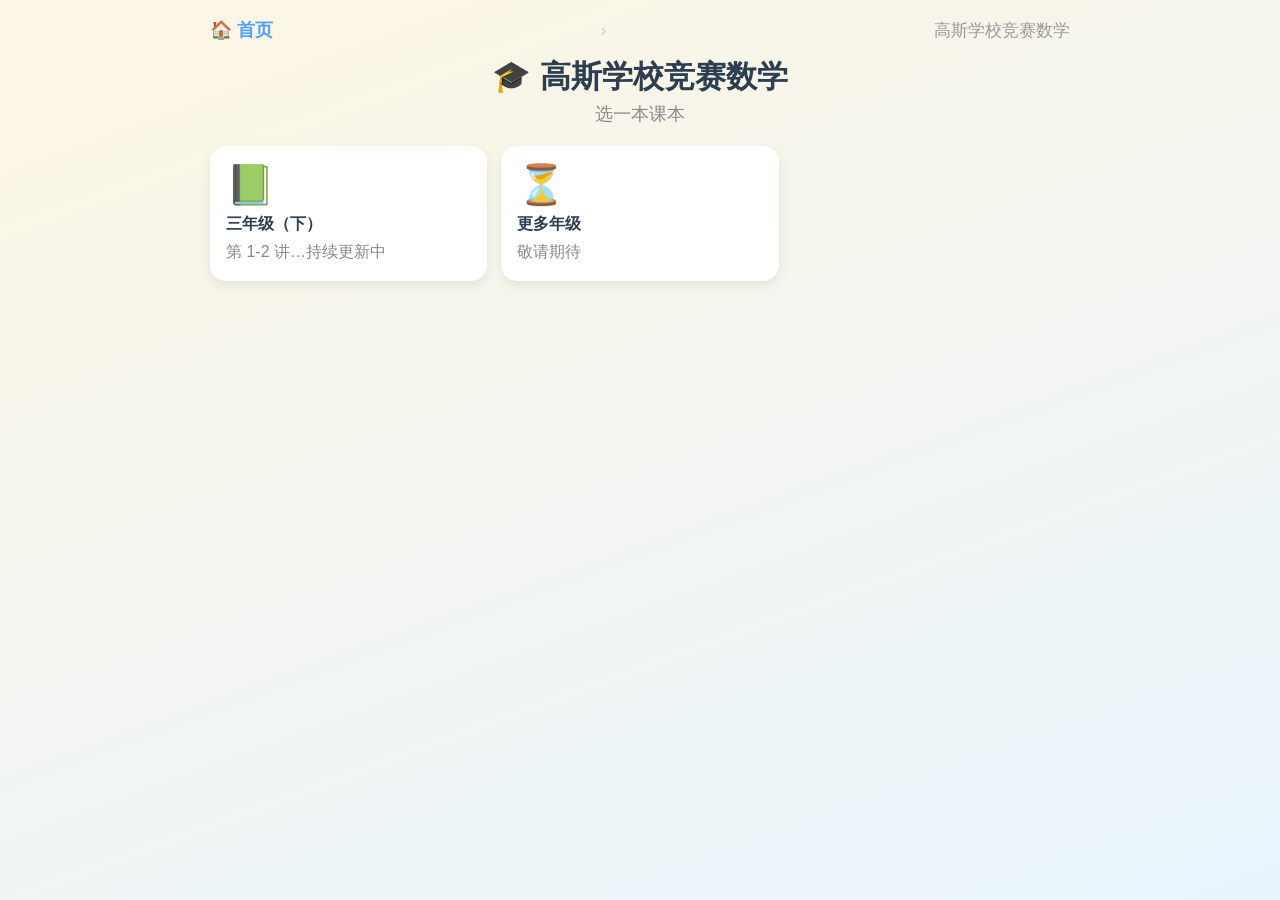
==== gaosi/index.html @ abada37a "Update" ====
<!DOCTYPE html>
<html lang="zh-CN">
<head>
<meta charset="UTF-8">
<meta name="viewport" content="width=device-width, initial-scale=1.0">
<title>高斯学校竞赛数学</title>
<link rel="stylesheet" href="../assets/style.css">
<link rel="manifest" href="../manifest.json">
<meta name="theme-color" content="#4da3ff">
<link rel="apple-touch-icon" href="../assets/icons/touch.png">
<meta name="apple-mobile-web-app-capable" content="yes">
<meta name="apple-mobile-web-app-status-bar-style" content="default">
</head>
<body>
<nav class="topnav"><a href="../index.html">🏠 首页</a><span class="sep">›</span><span class="lesson">高斯学校竞赛数学</span></nav>
<h1>🎓 高斯学校竞赛数学</h1>
<div class="subtitle">选一本课本</div>
<div class="grid">
<a class="tile" href="3b/index.html"><div class="em">📗</div><div class="t">三年级（下）</div><div class="d">第 1-2 讲…持续更新中</div></a><a class="tile" href="#"><div class="em">⏳</div><div class="t">更多年级</div><div class="d">敬请期待</div></a>
</div>
<script>
if ('serviceWorker' in navigator) {
  var __hadCtrl = !!navigator.serviceWorker.controller, __refreshing = false;
  navigator.serviceWorker.register('../sw.js');
  navigator.serviceWorker.addEventListener('controllerchange', function(){
    if (!__hadCtrl || __refreshing) return;
    __refreshing = true; location.reload();
  });
  var __reg = null;
  navigator.serviceWorker.ready.then(function(r){ __reg = r; });
  setInterval(function(){ if (__reg) __reg.update(); }, 30 * 60 * 1000);
  document.addEventListener('visibilitychange', function(){
    if (!document.hidden && __reg) __reg.update();
  });
}
</script>
</body>
</html>
---- assets/style.css ----
*{box-sizing:border-box;margin:0;padding:0}
body{font-family:"PingFang SC","Microsoft YaHei",sans-serif;background:linear-gradient(160deg,#fdf6e3,#e8f4fd);min-height:100vh;display:flex;flex-direction:column;align-items:center;padding:18px 14px 50px;color:#2c3e50}
.topnav{width:100%;max-width:860px;display:flex;justify-content:space-between;align-items:center;margin-bottom:10px;font-size:18px}
.topnav a{color:#4da3ff;text-decoration:none;font-weight:bold}
.topnav .lesson{color:#999;font-size:17px}
h1{font-size:31px;margin:4px 0 4px;text-align:center}
.subtitle{text-align:center;color:#888;font-size:18px;margin-bottom:6px}
.card{background:#fff;border-radius:20px;padding:20px;box-shadow:0 6px 20px rgba(0,0,0,.08);margin-top:14px;max-width:860px;width:100%}
.problem{font-size:20px;color:#555;line-height:1.9;text-align:center}
.problem b{color:#e67e22}
.stepbadge{font-size:17px;color:#999;text-align:center;margin-bottom:6px}
.groups{display:flex;justify-content:center;gap:8px;margin-bottom:10px;flex-wrap:wrap}
.gchip{font-size:17px;font-weight:bold;padding:6px 16px;border-radius:999px}
.gchip.ga{background:#ffe9d6;color:#d35400}.gchip.gb{background:#f0e3fb;color:#8e44ad}
.bars{max-width:620px;margin:0 auto}
.barrow{margin-bottom:12px}
.barname{font-size:17px;font-weight:bold;color:#555;margin-bottom:3px}
.bar{display:flex;height:50px;border-radius:10px;overflow:hidden}
.seg{height:100%;display:flex;align-items:center;justify-content:center;color:#fff;font-weight:bold;font-size:17px;white-space:nowrap;overflow:hidden;transition:width .6s ease,opacity .6s ease}
.c-blue{background:#4da3ff}.c-green{background:#47c26b}.c-orange{background:#ffb84d}
.c-purple{background:#b07ce8}.c-pink{background:#f06292}.c-teal{background:#26b8a5}
.c-dash{background:repeating-linear-gradient(45deg,#b07ce8,#b07ce8 6px,#d8bcf5 6px,#d8bcf5 12px)}
.c-cut{background:repeating-linear-gradient(45deg,#ff8a80,#ff8a80 6px,#ffd0ca 6px,#ffd0ca 12px)}
.equation{text-align:center;font-size:21px;line-height:2;min-height:170px;margin-top:6px}
.eqline{animation:pop .5s}
.eqnote{font-size:17px;color:#999;animation:pop .5s}
@keyframes pop{from{transform:scale(.9);opacity:0}to{transform:scale(1);opacity:1}}
.answer{display:none;text-align:center;margin-top:8px}
.answer.on{display:block;animation:pop .6s}
.answer .abtn{display:inline-block;background:#47c26b;color:#fff;font-size:23px;font-weight:bold;padding:12px 30px;border-radius:999px}
.controls{display:flex;align-items:center;justify-content:center;gap:16px;margin-top:12px}
button{border:none;border-radius:999px;padding:12px 26px;font-size:20px;font-weight:bold;cursor:pointer;color:#fff;background:#4da3ff;transition:transform .15s,opacity .3s}
button:hover{transform:scale(1.06)}
button:disabled{opacity:.35;cursor:default;transform:none}
#next{background:#47c26b}
.dots{display:flex;gap:7px}.dot{width:11px;height:11px;border-radius:50%;background:#d5dbe0;transition:background .3s}.dot.on{background:#e67e22}
details.summary summary{cursor:pointer;font-weight:bold;color:#8e44ad}
details.summary div{margin-top:10px;color:#555;line-height:1.9;font-size:18px}
.pagenav{margin-top:18px;display:flex;gap:14px;font-size:18px}
.pagenav a{color:#4da3ff;text-decoration:none;font-weight:bold}
.grid{display:grid;grid-template-columns:repeat(auto-fill,minmax(250px,1fr));gap:14px;max-width:860px;width:100%;margin-top:14px}
.tile{background:#fff;border-radius:16px;padding:16px;box-shadow:0 4px 12px rgba(0,0,0,.08);text-decoration:none;color:#2c3e50;transition:transform .15s}
.tile:hover{transform:translateY(-3px)}
.tile .em{font-size:39px}
.tile .t{font-weight:bold;margin:6px 0 4px}
.tile .d{font-size:16px;color:#888;line-height:1.6}
.ptoolbar{margin-top:10px;display:flex;gap:8px;flex-wrap:wrap}
.hintbtn{background:#ffb84d;font-size:17px;padding:9px 20px}
.hintbtn.used{opacity:.55}
.ansbtn{background:#47c26b;font-size:17px;padding:9px 20px}
.hintbox{display:none;margin-top:10px;background:#fffbe8;border-radius:10px;padding:10px 14px;color:#666;font-size:18px;line-height:1.8}
.hintbox.show{display:block;animation:pop .4s}
.hintbox.final{background:#e9f9ef;color:#1e8a5a;font-weight:bold}
.topnav .sep{color:#ccc;margin:0 4px}
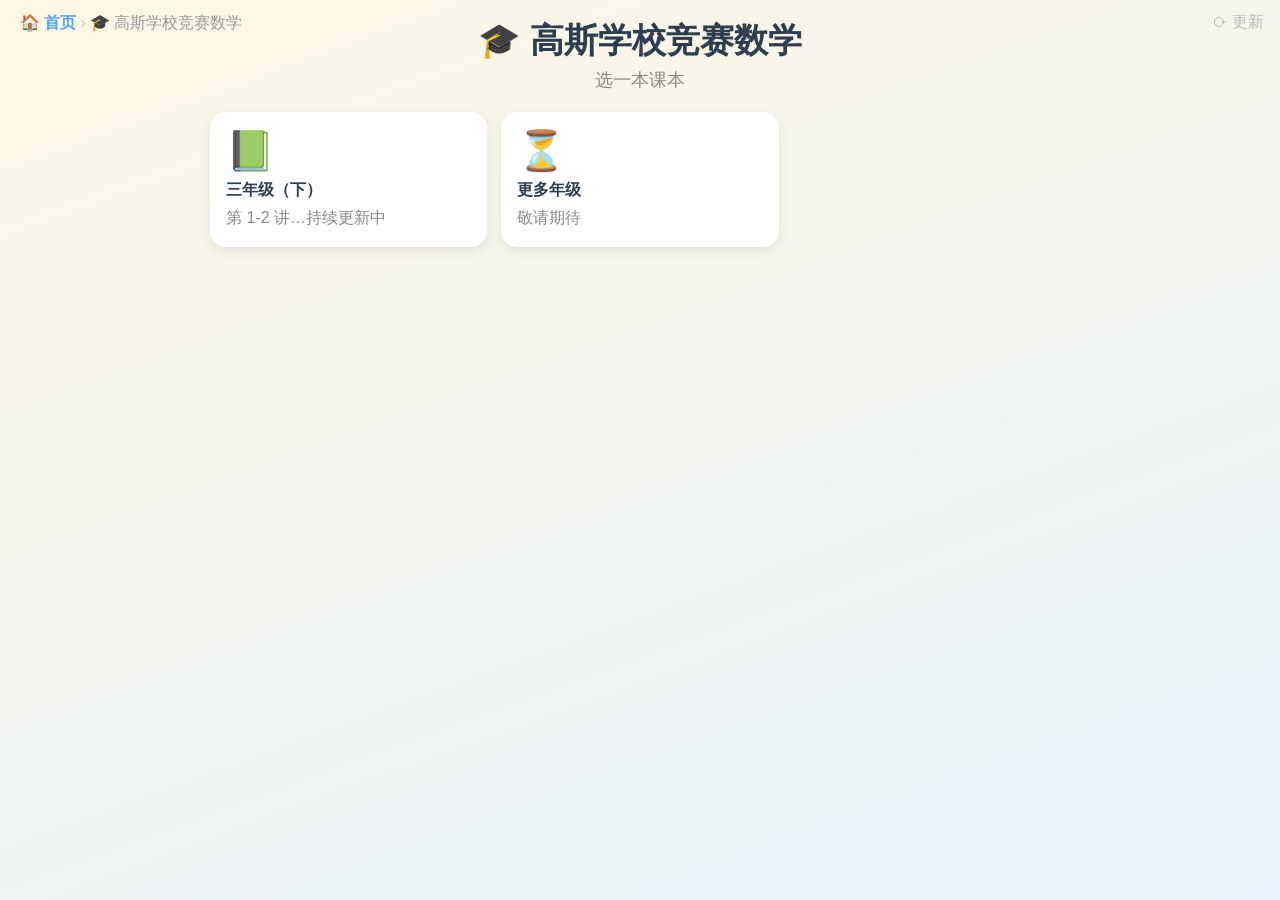
==== commit ca6ae140: "Update style" ====
--- a/gaosi/index.html
+++ b/gaosi/index.html
@@ -12,13 +12,22 @@
 <meta name="apple-mobile-web-app-status-bar-style" content="default">
 </head>
 <body>
-<nav class="topnav"><a href="../index.html">🏠 首页</a><span class="sep">›</span><span class="lesson">高斯学校竞赛数学</span></nav>
+<div class="crumbbox"><a href="../index.html">🏠 首页</a><span class="sep">›</span><span class="cur">🎓 高斯学校竞赛数学</span></div><a class="upd" data-upd="1" title="清理缓存并检查更新">⟳ 更新</a>
 <h1>🎓 高斯学校竞赛数学</h1>
 <div class="subtitle">选一本课本</div>
 <div class="grid">
 <a class="tile" href="3b/index.html"><div class="em">📗</div><div class="t">三年级（下）</div><div class="d">第 1-2 讲…持续更新中</div></a><a class="tile" href="#"><div class="em">⏳</div><div class="t">更多年级</div><div class="d">敬请期待</div></a>
 </div>
 <script>
+window.forceUpdate = async function(){
+  try{
+    var ks = await caches.keys();
+    await Promise.all(ks.map(function(k){ return caches.delete(k); }));
+    var reg = await navigator.serviceWorker.getRegistration();
+    if (reg) await reg.update();
+  }catch(e){}
+  location.reload();
+};
 if ('serviceWorker' in navigator) {
   var __hadCtrl = !!navigator.serviceWorker.controller, __refreshing = false;
   navigator.serviceWorker.register('../sw.js');
@@ -28,6 +37,8 @@
   });
   var __reg = null;
   navigator.serviceWorker.ready.then(function(r){ __reg = r; });
+  var __u = document.querySelector('[data-upd]');
+  if (__u) __u.addEventListener('click', function(){ window.forceUpdate(); });
   setInterval(function(){ if (__reg) __reg.update(); }, 30 * 60 * 1000);
   document.addEventListener('visibilitychange', function(){
     if (!document.hidden && __reg) __reg.update();
--- a/assets/style.css
+++ b/assets/style.css
@@ -1,5 +1,5 @@
 *{box-sizing:border-box;margin:0;padding:0}
-body{font-family:"PingFang SC","Microsoft YaHei",sans-serif;background:linear-gradient(160deg,#fdf6e3,#e8f4fd);min-height:100vh;display:flex;flex-direction:column;align-items:center;padding:18px 14px 50px;color:#2c3e50}
+body{font-family:"PingFang SC","Microsoft YaHei",sans-serif;background:linear-gradient(160deg,#fdf6e3,#e8f4fd);min-height:100vh;display:flex;flex-direction:column;align-items:center;padding:14px 14px 50px;color:#2c3e50;position:relative}
 .topnav{width:100%;max-width:860px;display:flex;justify-content:space-between;align-items:center;margin-bottom:10px;font-size:18px}
 .topnav a{color:#4da3ff;text-decoration:none;font-weight:bold}
 .topnav .lesson{color:#999;font-size:17px}
@@ -12,7 +12,7 @@
 .groups{display:flex;justify-content:center;gap:8px;margin-bottom:10px;flex-wrap:wrap}
 .gchip{font-size:17px;font-weight:bold;padding:6px 16px;border-radius:999px}
 .gchip.ga{background:#ffe9d6;color:#d35400}.gchip.gb{background:#f0e3fb;color:#8e44ad}
-.bars{max-width:620px;margin:0 auto}
+.bars,#bars{max-width:620px;margin:0 auto}
 .barrow{margin-bottom:12px}
 .barname{font-size:17px;font-weight:bold;color:#555;margin-bottom:3px}
 .bar{display:flex;height:50px;border-radius:10px;overflow:hidden}
@@ -29,6 +29,32 @@
 .answer.on{display:block;animation:pop .6s}
 .answer .abtn{display:inline-block;background:#47c26b;color:#fff;font-size:23px;font-weight:bold;padding:12px 30px;border-radius:999px}
 .controls{display:flex;align-items:center;justify-content:center;gap:16px;margin-top:12px}
+/* 面包屑（宽屏悬浮左侧空白不占高度）+ 右上角更新按钮 + 底部翻页链接 */
+body{position:relative}
+.crumbbox{width:100%;max-width:860px;text-align:left;font-size:17px;color:#999;line-height:1.6;margin-bottom:2px}
+.crumbbox a{color:#4da3ff;text-decoration:none;font-weight:bold}
+.crumbbox .sep{color:#ccc;margin:0 4px}
+.upd{position:absolute;right:16px;top:12px;color:#bbb;font-size:16px;text-decoration:none;cursor:pointer;z-index:6}
+.pglinks{margin:26px auto 8px;text-align:center;font-size:19px}
+.pglinks a{color:#4da3ff;text-decoration:none;font-weight:bold;margin:0 12px}
+.pglinks a:hover{color:#e67e22}
+@media (min-width:1000px){
+  .crumbbox{position:absolute;left:20px;top:10px;width:max-content;max-width:calc(50vw - 120px);font-size:16px;z-index:5}
+}
+/* 步骤页：宽屏(iPad横屏)时上下步按钮收进卡片左右内侧成圆形图标，窄屏回到底部文字按钮 */
+.stagewrap{max-width:860px;width:100%;margin-top:14px}
+.stagewrap .stage{position:relative;margin-top:0}
+.stagewrap .stage .controls{margin-bottom:2px}
+@media (min-width:1000px){
+  .grid{max-width:1080px}
+  h1{font-size:34px}
+  .stagewrap .stage #prev,.stagewrap .stage #next{position:absolute;top:calc(50% - 30px);width:60px;height:60px;padding:0;font-size:24px;border-radius:50%;display:flex;align-items:center;justify-content:center}
+  .stagewrap .stage #prev{left:12px}
+  .stagewrap .stage #next{right:12px}
+  .btx{display:none}
+  .bic{font-size:26px}
+}
+@media (max-width:999px){.bic{display:none}}
 button{border:none;border-radius:999px;padding:12px 26px;font-size:20px;font-weight:bold;cursor:pointer;color:#fff;background:#4da3ff;transition:transform .15s,opacity .3s}
 button:hover{transform:scale(1.06)}
 button:disabled{opacity:.35;cursor:default;transform:none}
